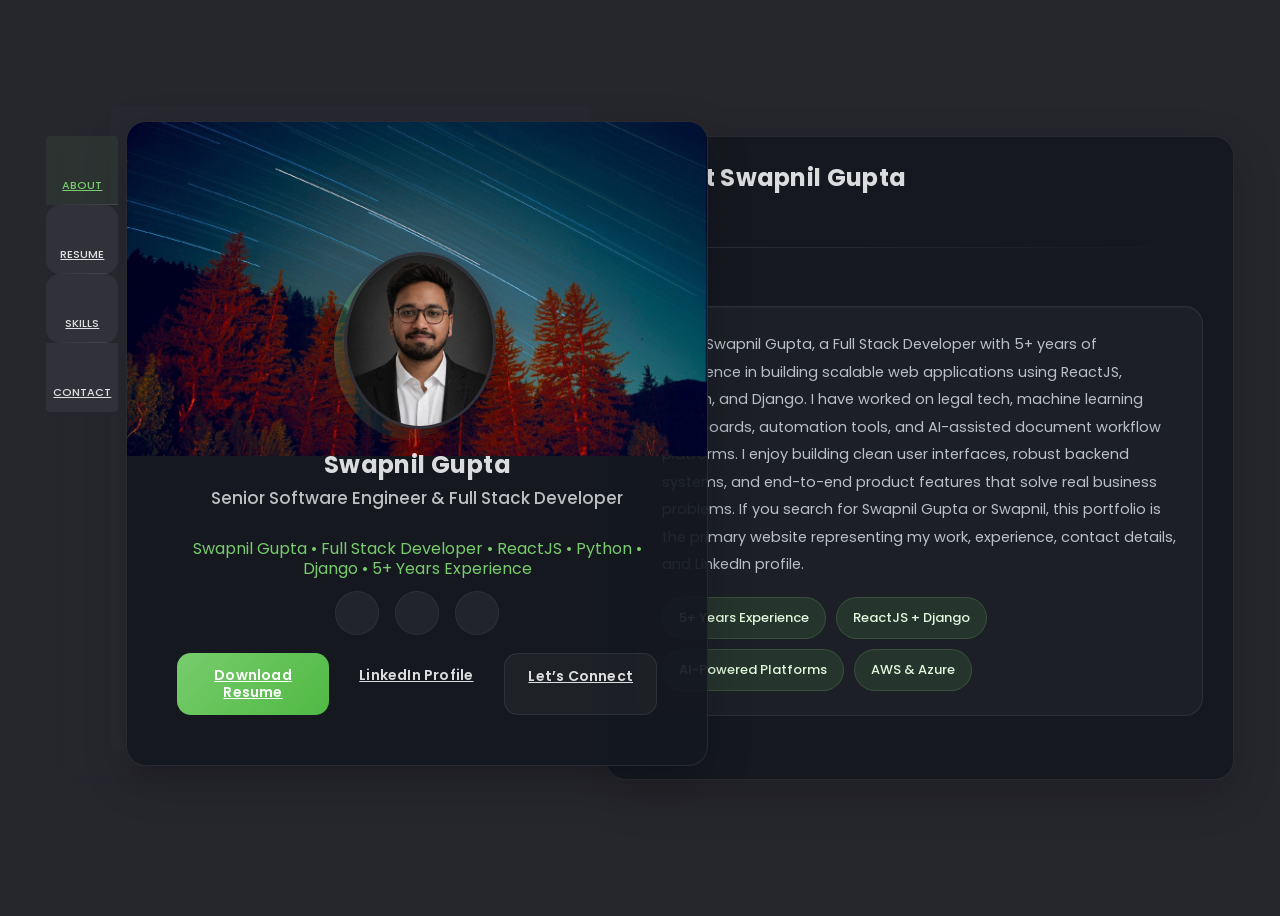
==== index.html @ 85d22cd0 "Clean up portfolio, redesign InvoicePro page, fix local links - Remove third-party HTML injection fr" ====
<!DOCTYPE html>
<html lang="en">

<head>
	<meta charset="UTF-8" />
	<meta http-equiv="X-UA-Compatible" content="IE=edge">
	<title>Swapnil Gupta (swapnilg07) | Senior Software Engineer | Full Stack Developer</title>
	<meta name="viewport" content="width=device-width, initial-scale=1" />
	<meta name="description"
		content="Swapnil Gupta (swapnilg07) is a Senior Software Engineer and Full Stack Developer in Bengaluru specializing in React, TypeScript, Python, Django, SQL, and cloud technologies." />
	<meta name="keywords"
		content="Swapnil Gupta, Swapnil, Swapnil Gupta portfolio, Swapnil Gupta developer, full stack developer Bengaluru, react developer, django developer, python developer, software engineer" />
	<meta name="author" content="Swapnil Gupta" />
	<meta name="robots" content="index, follow, max-image-preview:large" />
	<meta name="googlebot" content="index, follow" />
	<meta name="google-site-verification" content="fYwCfOEi_7KAoxbT8xc9MYpeRRFcNS5GAl4Xzj5r5b4" />
	<meta name="google-site-verification" content="K_-R_Lh_II446VNDHEUMAnnrO_l_Jn0K3jIrbXxzXNI" />
	<meta name="theme-color" content="#2d8f4e" />
	<link rel="canonical" href="https://swapnilg07.github.io/" />

	<meta property="og:type" content="website" />
	<meta property="og:site_name" content="Swapnil Gupta Portfolio" />
	<meta property="og:title" content="Swapnil Gupta | Senior Software Engineer | Full Stack Developer" />
	<meta property="og:description"
		content="Official portfolio of Swapnil Gupta, Senior Software Engineer and Full Stack Developer specializing in React, TypeScript, Python, Django, SQL, and cloud technologies." />
	<meta property="og:url" content="https://swapnilg07.github.io/" />
	<meta property="og:locale" content="en_IN" />
	<meta property="og:image" content="https://swapnilg07.github.io/images/preview.png" />
	<meta property="og:image:alt" content="Swapnil Gupta portfolio preview" />
	<meta property="og:image:width" content="589" />
	<meta property="og:image:height" content="796" />

	<meta name="twitter:card" content="summary_large_image" />
	<meta name="twitter:site" content="@swapnilg07" />
	<meta name="twitter:title" content="Swapnil Gupta | Senior Software Engineer | Full Stack Developer" />
	<meta name="twitter:description"
		content="Official portfolio of Swapnil Gupta, Senior Software Engineer and Full Stack Developer with expertise in React, TypeScript, Python, Django, SQL, and cloud technologies." />
	<meta name="twitter:image" content="https://swapnilg07.github.io/images/preview.png" />
	<meta name="twitter:creator" content="@swapnilg07" />
	<link rel="sitemap" type="application/xml" href="sitemap.xml" />

	<link rel="shortcut icon" href="images/sg.png" type="image/png">
	<link rel="icon" href="images/sg.png" type="image/png" sizes="32x32">
	<link rel="apple-touch-icon" href="images/sg.png">
	<link rel="image_src" href="images/preview.png">
	<link rel="preconnect" href="https://fonts.googleapis.com">
	<link rel="preconnect" href="https://fonts.gstatic.com" crossorigin>
	<link rel="preconnect" href="https://use.fontawesome.com" crossorigin>
	<link rel="preload" href="images/bg_1200.jpg" as="image" fetchpriority="high">
	<link rel="preload" href="images/swapnil_formal_480.png" as="image" fetchpriority="high">
	<link href="https://fonts.googleapis.com/css?family=Poppins:300,400,500,600,700,800,900&display=swap"
		rel="stylesheet">

	<link rel="stylesheet" href="css/site.css" />

	<script async src="https://www.googletagmanager.com/gtag/js?id=UA-169044761-1"></script>
	<script>
		window.dataLayer = window.dataLayer || [];
		function gtag() { dataLayer.push(arguments); }
		gtag('js', new Date());
		gtag('config', 'UA-169044761-1');
	</script>

	<script type="application/ld+json">
		{
			"@context": "https://schema.org",
			"@graph": [
				{
					"@type": "Person",
					"@id": "https://swapnilg07.github.io/#person",
					"name": "Swapnil Gupta",
					"givenName": "Swapnil",
					"familyName": "Gupta",
					"alternateName": ["swapnilg07", "Swapnil"],
					"url": "https://swapnilg07.github.io/",
					"image": "https://swapnilg07.github.io/images/swapnil_formal.png",
					"jobTitle": "Senior Software Engineer II, Full Stack Developer",
					"email": "mailto:sgmcanitt@gmail.com",
					"mainEntityOfPage": "https://swapnilg07.github.io/",
					"address": {
						"@type": "PostalAddress",
						"addressLocality": "Bengaluru",
						"addressCountry": "IN"
					},
					"worksFor": {
						"@type": "Organization",
						"name": "KPI Partners"
					},
					"alumniOf": [
						{
							"@type": "CollegeOrUniversity",
							"name": "NIT Tiruchirappalli"
						}
					],
					"sameAs": [
						"https://www.linkedin.com/in/swapnilg07/",
						"https://github.com/swapnilg07"
					],
					"knowsAbout": [
						"Full Stack Development",
						"Software Engineering",
						"React",
						"TypeScript",
						"JavaScript",
						"Python",
						"Django",
						"SQL",
						"AWS",
							"Azure",
							"Generative AI",
							"Claude",
							"ChatGPT",
							"GitHub Copilot",
							"AI Agents",
							"AI API Integration",
							"Prompt Engineering"
					]
				},
				{
					"@type": "WebSite",
					"@id": "https://swapnilg07.github.io/#website",
					"url": "https://swapnilg07.github.io/",
					"name": "Swapnil Gupta Portfolio",
					"alternateName": "Swapnil Gupta Official Portfolio",
					"inLanguage": "en"
				},
				{
					"@type": "WebPage",
					"@id": "https://swapnilg07.github.io/#webpage",
					"url": "https://swapnilg07.github.io/",
					"name": "Swapnil Gupta | Senior Software Engineer | Full Stack Developer",
					"description": "Official portfolio of Swapnil Gupta, Senior Software Engineer and Full Stack Developer in Bengaluru.",
					"isPartOf": {
						"@id": "https://swapnilg07.github.io/#website"
					},
					"about": {
						"@id": "https://swapnilg07.github.io/#person"
					},
					"mainEntity": {
						"@id": "https://swapnilg07.github.io/#person"
					}
				},
				{
					"@type": "ItemList",
					"@id": "https://swapnilg07.github.io/#projects",
					"name": "Featured Projects",
					"itemListElement": [
						{
							"@type": "ListItem",
							"position": 1,
							"item": {
								"@type": "SoftwareSourceCode",
								"name": "InvoicePro - GST Invoice Generator for Indian Businesses",
								"programmingLanguage": ["TypeScript", "JavaScript"],
								"url": "https://swapnilg07.github.io/projects/invoicepro-gst-invoice-generator.html"
							}
						},
						{
							"@type": "ListItem",
							"position": 2,
							"item": {
								"@type": "SoftwareSourceCode",
								"name": "DriveMaster",
								"programmingLanguage": ["Python", "JavaScript"],
								"url": "https://swapnilg07.github.io/projects/drivemaster-file-management-platform.html"
							}
						},
						{
							"@type": "ListItem",
							"position": 3,
							"item": {
								"@type": "SoftwareSourceCode",
								"name": "TemplateEASE",
								"programmingLanguage": ["Python", "JavaScript"],
								"url": "https://swapnilg07.github.io/projects/templateease-document-workflow-app.html"
							}
						}
					]
				}
			]
		}
	</script>

</head>

<body>
	<div class="page new-skin">

		<div class="preloader">
			<div class="centrize full-width">
				<div class="vertical-center">
					<div class="spinner">
						<div class="double-bounce1"></div>
						<div class="double-bounce2"></div>
					</div>
				</div>
			</div>
		</div>

		<div class="background"></div>

		<div class="container opened" data-animation-in="fadeInLeft" data-animation-out="fadeOutLeft">

			<header class="header">
				<nav class="top-menu" aria-label="Primary navigation">
					<ul>
						<li class="active">
							<a href="#about-card" title="About Swapnil Gupta">
								<span class="icon ion-person"></span>
								<span class="link">About</span>
							</a>
						</li>
						<li>
							<a href="#resume-card" title="Resume and experience">
								<span class="icon ion-android-list"></span>
								<span class="link">Resume</span>
							</a>
						</li>
						<li>
							<a href="#works-card" title="Technical skills">
								<span class="icon ion-paintbrush"></span>
								<span class="link">Skills</span>
							</a>
						</li>
						<li>
							<a href="#contacts-card" title="Contact details">
								<span class="icon ion-at"></span>
								<span class="link">Contact</span>
							</a>
						</li>
					</ul>
				</nav>
			</header>

			<main id="main-content">

				<div class="card-started" id="home-card">
					<div class="profile">
						<div class="slide" style="background-image: url(images/bg_1200.jpg);"></div>

						<div class="image">
							<img src="images/swapnil_formal_480.png"
								srcset="images/swapnil_formal_480.png 480w, images/swapnil_formal.png 1024w"
								sizes="240px" alt="Swapnil Gupta" width="240" height="240" loading="eager"
								fetchpriority="high" decoding="async" />
						</div>

						<h1 class="title">Swapnil Gupta <span class="title-role">Senior Software Engineer &amp; Full Stack Developer</span></h1>
						<div class="subtitle">Swapnil Gupta • Full Stack Developer • ReactJS • Python • Django • 5+
							Years Experience</div>

						<div class="social">
							<a target="_blank" rel="me noopener noreferrer"
								href="https://www.linkedin.com/in/swapnilg07/"
								aria-label="Swapnil Gupta LinkedIn profile"><span class="fab fa-linkedin"></span></a>
							<a target="_blank" rel="me noopener noreferrer" href="https://github.com/swapnilg07"
								aria-label="Swapnil Gupta GitHub profile"><span class="fab fa-github"></span></a>
							<a href="mailto:sgmcanitt@gmail.com"
								aria-label="Send email to Swapnil Gupta"><span class="fas fa-envelope"></span></a>
						</div>

						<div class="lnks">
							<a href="documents/SwapnilGupta.pdf" target="_blank" rel="noopener noreferrer" class="lnk"
								title="Download Swapnil Gupta resume PDF">
								<span class="text">Download Resume</span>
								<span class="ion ion-archive"></span>
							</a>
							<a href="https://www.linkedin.com/in/swapnilg07/" target="_blank"
								rel="me noopener noreferrer" class="lnk" title="Visit Swapnil Gupta on LinkedIn">
								<span class="text">LinkedIn Profile</span>
								<span class="ion ion-social-linkedin"></span>
							</a>
							<a href="#contacts-card" class="lnk discover">
								<span class="text">Let’s Connect</span>
								<span class="arrow"></span>
							</a>
						</div>
					</div>
				</div>

				<section class="card-inner animated active" id="about-card" aria-labelledby="about-title">
					<div class="card-wrap">

						<div class="content about">
							<h2 class="title" id="about-title">About Swapnil Gupta</h2>

							<div class="row">
								<div class="col col-d-12 col-t-12 col-m-12 border-line-v">
									<div class="text-box">
										<p>
											Hi, I’m Swapnil Gupta, a Full Stack Developer with 5+ years of experience in
											building scalable web applications using ReactJS, Python, and Django.
											I have worked on legal tech, machine learning dashboards, automation tools,
											and AI-assisted document workflow platforms. I enjoy building clean user
											interfaces,
											robust backend systems, and end-to-end product features that solve real
											business
											problems. If you search for Swapnil Gupta or Swapnil, this portfolio is the
											primary
											website representing my work, experience, contact details, and LinkedIn
											profile.
										</p>

										<div class="about-highlights">
											<span>5+ Years Experience</span>
											<span>ReactJS + Django</span>
											<span>AI-Powered Platforms</span>
											<span>AWS & Azure</span>
										</div>

									</div>
								</div>
								<div class="clear"></div>
							</div>
						</div>

						<div class="content services">
							<h2 class="title">My Expertise</h2>

							<div class="row service-items border-line-v">

								<div class="col col-d-4 col-t-4 col-m-12 border-line-h">
									<div class="service-item">
										<div class="icon"><i class="fas fa-laptop-code" style="font-size:36px"></i>
										</div>
										<div class="name">Frontend Development</div>
										<p>
											Building responsive, user-friendly, and modern web interfaces using ReactJS,
											JavaScript, TypeScript, HTML, and CSS.
										</p>
									</div>
								</div>

								<div class="col col-d-4 col-t-4 col-m-12 border-line-h">
									<div class="service-item">
										<div class="icon"><span class="ion ion-code"></span></div>
										<div class="name">Backend & API Development</div>
										<p>
											Designing scalable backend systems, APIs, authentication flows, and business
											logic using Python, Django, and cloud services.
										</p>
									</div>
								</div>

								<div class="col col-d-4 col-t-4 col-m-12 border-line-h">
									<div class="service-item">
										<div class="icon"><i class="ion ion-android-bulb"></i></div>
										<div class="name">AI Development</div>
										<p>
											Building AI agents, AI API integrations, and prompt engineering workflows
											using Claude, ChatGPT, GitHub Copilot, and generative AI tools.
										</p>
									</div>
								</div>

								<div class="clear"></div>
							</div>
						</div>

					</div>
				</section>

				<section class="card-inner" id="resume-card" aria-labelledby="resume-title">
					<div class="card-wrap">
						<div class="content resume">
							<h2 class="title" id="resume-title">Resume</h2>

							<div class="row">

								<div class="col col-d-6 col-t-6 col-m-12 border-line-v">
									<div class="resume-title border-line-h">
										<div class="icon"><i class="ion ion-briefcase"></i></div>
										<div class="name">Experience</div>
									</div>
									<div class="resume-items">

										<div class="resume-item border-line-h active">
											<div class="date">October 2025 - Present</div>
											<div class="name">Senior Software Engineer II</div>
											<div class="company">KPI Partners</div>
											<p>
												Joined KPI Partners as Senior Software Engineer II and currently working
												on enterprise data
												and analytics solutions.
											</p>
										</div>

										<div class="resume-item border-line-h">
											<div class="date">November 2023 - September 2025</div>
											<div class="name">Engineer II</div>
											<div class="company">Quoqo Technologies (P) Ltd.</div>
											<p>
												Worked on Quoqo Fusion, an all-in-one legal management platform with
												E-signature, DSC, Aadhaar signing, AI-powered document review,
												in-built editor, Office 365 integration, and secure document storage.
											</p>
										</div>

										<div class="resume-item border-line-h">
											<div class="date">March 2022 - August 2023</div>
											<div class="name">Software Developer</div>
											<div class="company">Halliburton Development Center India (LLP)</div>
											<p>
												Developed ReactJS-based dashboards and integrated Python APIs for
												dynamic
												data display. Provided debugging, troubleshooting, and production L3
												support.
											</p>
										</div>

										<div class="resume-item border-line-h">
											<div class="date">March 2021 - March 2022</div>
											<div class="name">Analyst</div>
											<div class="company">HSBC Electronic Data Processing India Pvt. Ltd.</div>
											<p>
												Built monitoring dashboards using Python, Dash, and ReactJS, and
												automated
												email newsletters based on internal updates.
											</p>
										</div>

										<div class="resume-item border-line-h">
											<div class="date">December 2019 - January 2020</div>
											<div class="name">Intern</div>
											<div class="company">Trawello HealthyKID</div>
											<p>
												Worked on a Health Tracker web application and implemented REST APIs
												for authentication and user registration.
											</p>
										</div>

									</div>
								</div>

								<div class="col col-d-6 col-t-6 col-m-12 border-line-v">
									<div class="resume-title border-line-h">
										<div class="icon"><i class="ion ion-university"></i></div>
										<div class="name">Education</div>
									</div>
									<div class="resume-items">
										<div class="resume-item border-line-h">
											<div class="date">2018 - 2021</div>
											<div class="name">Master of Computer Applications</div>
											<div class="company">NIT Tiruchirappalli</div>
											<p>CGPA: 7.63</p>
										</div>
										<div class="resume-item">
											<div class="date">2014 - 2017</div>
											<div class="name">Bachelor of Computer Applications</div>
											<div class="company">Dr. MPS College of Business Studies, Agra</div>
											<p>Undergraduate studies in Computer Applications.</p>
										</div>
									</div>

									<div class="resume-title border-line-h" style="margin-top: 30px;">
										<div class="icon"><i class="ion ion-trophy"></i></div>
										<div class="name">Achievements</div>
									</div>
									<div class="resume-items">
										<div class="resume-item border-line-h">
											<div class="date">2018</div>
											<div class="name">AIR 52 in NIMCET</div>
											<p>Secured All India Rank 52 in MCA Entrance Exam.</p>
										</div>
										<div class="resume-item">
											<div class="date">2019</div>
											<div class="name">1st Position in THINKLTICS</div>
											<p>Won at LOGIN’19, National Level MCA Symposium, PSG College, Coimbatore.
											</p>
										</div>
									</div>
								</div>

								<div class="clear"></div>
							</div>

							<div class="row" style="margin-top: 40px;">
								<div class="col col-d-12 col-t-12 col-m-12">
									<div class="resume-title border-line-h">
										<div class="icon"><i class="ion ion-folder"></i></div>
										<div class="name">Projects</div>
									</div>
									<div class="resume-items">

										<div class="resume-item border-line-h">
											<div class="date">Latest Project</div>
											<div class="name"><a href="projects/invoicepro-gst-invoice-generator.html"
													title="InvoicePro project details"
													style="color: inherit;">InvoicePro - GST Invoice Generator for
													Indian Businesses</a></div>
											<div class="company">Next.js 16 | React 19 | TypeScript | Zustand | Supabase
											</div>
											<p>
												Built a full-stack GST invoice platform with automatic CGST/SGST/IGST
												calculations,
												HSN/SAC support, and instant client-side PDF generation. Added
												GSTIN-based client
												auto-fill, invoice history with search and filters, cancelled invoice
												watermarking,
												backup/restore API, and secure session-based auth with Supabase on
												Vercel.
												<a href="https://invoice-pro-zeta.vercel.app/" target="_blank"
													rel="noopener noreferrer">Live Project</a>
											</p>
										</div>

										<div class="resume-item border-line-h">
											<div class="date">Personal Project</div>
											<div class="name"><a
													href="projects/drivemaster-file-management-platform.html"
													title="DriveMaster project details"
													style="color: inherit;">DriveMaster</a></div>
											<div class="company">ReactJS | Python | Django</div>
											<p>
												Developed a web-based file browser for file and folder management with
												secure sharing, access control, and an improved user experience.
											</p>
										</div>

										<div class="resume-item">
											<div class="date">Personal Project</div>
											<div class="name"><a
													href="projects/templateease-document-workflow-app.html"
													title="TemplateEASE project details"
													style="color: inherit;">TemplateEASE</a></div>
											<div class="company">ReactJS | Python | Django</div>
											<p>
												Built a document workflow application for editing .docx files with
												formatting preservation, OCR-based PDF-to-DOCX conversion, AI document
												generation,
												AI-assisted review tools, and red-line editing.
											</p>
										</div>

									</div>
								</div>
							</div>

						</div>
					</div>
				</section>

				<section class="card-inner" id="works-card" aria-labelledby="skills-title">
					<div class="card-wrap">
						<div class="content skills">
							<h2 class="title" id="skills-title">My Skills</h2>

							<div class="row">

								<!-- CORE AREAS -->
								<div class="col col-d-6 col-t-6 col-m-12 border-line-v">
									<div class="skills-list">
										<div class="skill-title border-line-h">
											<div class="icon"><i class="ion ion-easel"></i></div>
											<div class="name">Core Areas</div>
										</div>
										<ul>
											<li class="border-line-h">
												<div class="name">Frontend Development</div>
												<div class="progress">
													<div class="percentage" style="width:90%;"></div>
												</div>
											</li>
											<li class="border-line-h">
												<div class="name">Backend Development</div>
												<div class="progress">
													<div class="percentage" style="width:85%;"></div>
												</div>
											</li>
											<li class="border-line-h">
												<div class="name">AI Development</div>
												<div class="progress">
													<div class="percentage" style="width:88%;"></div>
												</div>
											</li>
										</ul>
									</div>
								</div>

								<!-- PROGRAMMING LANGUAGES -->
								<div class="col col-d-6 col-t-6 col-m-12 border-line-v">
									<div class="skills-list dotted">
										<div class="skill-title border-line-h">
											<div class="icon"><i class="ion ion-flag"></i></div>
											<div class="name" style="line-height: 1.1;">Programming Languages</div>
										</div>
										<ul>
											<li class="border-line-h">
												<div class="name">JavaScript</div>
												<div class="progress p90">
													<span class="dg"></span><span class="dg"></span><span
														class="dg"></span><span class="dg"></span><span
														class="dg"></span>
													<span class="dg"></span><span class="dg"></span><span
														class="dg"></span><span class="dg"></span><span
														class="da"></span>
												</div>
											</li>
											<li class="border-line-h">
												<div class="name">Python</div>
												<div class="progress p88">
													<span class="dg"></span><span class="dg"></span><span
														class="dg"></span><span class="dg"></span><span
														class="dg"></span>
													<span class="dg"></span><span class="dg"></span><span
														class="dg"></span><span class="dg"></span><span
														class="da"></span>
												</div>
											</li>
											<li class="border-line-h">
												<div class="name">SQL</div>
												<div class="progress p80">
													<span class="dg"></span><span class="dg"></span><span
														class="dg"></span><span class="dg"></span><span
														class="dg"></span>
													<span class="dg"></span><span class="dg"></span><span
														class="dg"></span><span class="da"></span><span
														class="da"></span>
												</div>
											</li>
											<li class="border-line-h">
												<div class="name">TypeScript</div>
												<div class="progress p82">
													<span class="dg"></span><span class="dg"></span><span
														class="dg"></span><span class="dg"></span><span
														class="dg"></span>
													<span class="dg"></span><span class="dg"></span><span
														class="dg"></span><span class="da"></span><span
														class="da"></span>
												</div>
											</li>
										</ul>
									</div>
								</div>

								<!-- FRAMEWORKS / TOOLS -->
								<div class="col col-d-6 col-t-6 col-m-12 border-line-v">
									<div class="skills-list circles">
										<div class="skill-title border-line-h">
											<div class="icon"><i class="ion ion-code"></i></div>
											<div class="name">Frameworks / Tools</div>
										</div>
										<ul>
											<li>
												<div class="progress p95"><span>95%</span></div>
												<div class="name">ReactJS</div>
											</li>
											<li>
												<div class="progress p90"><span>90%</span></div>
												<div class="name">Django</div>
											</li>
											<li>
												<div class="progress p90"><span>90%</span></div>
												<div class="name">HTML / CSS</div>
											</li>
											<li>
												<div class="progress p90"><span>90%</span></div>
												<div class="name">Git / GitHub</div>
											</li>
											<li style="width:100%;">
												<div class="progress p80"><span>80%</span></div>
												<div class="name">Azure DevOps</div>
											</li>
										</ul>
									</div>
								</div>

								<!-- OTHER SKILLS -->
								<div class="col col-d-6 col-t-6 col-m-12 border-line-v">
									<div class="skills-list list">
										<div class="skill-title border-line-h">
											<div class="icon"><i class="ion ion-android-list"></i></div>
											<div class="name">Other Skills</div>
										</div>
										<ul>
											<li>
												<div class="name">REST APIs</div>
											</li>
											<li>
												<div class="name">PostgreSQL</div>
											</li>
											<li>
												<div class="name">MySQL</div>
											</li>
											<li>
												<div class="name">Firebase</div>
											</li>
											<li>
												<div class="name">AWS Cloud</div>
											</li>
											<li>
												<div class="name">Azure Cloud</div>
											</li>
											<li>
												<div class="name">Claude AI</div>
											</li>
											<li>
												<div class="name">ChatGPT</div>
											</li>
											<li>
												<div class="name">GitHub Copilot</div>
											</li>
											<li>
												<div class="name">Postman</div>
											</li>
											<li>
												<div class="name">Chrome Developer Tools</div>
											</li>
											<li>
												<div class="name">Visual Studio</div>
											</li>
										</ul>
									</div>
								</div>

								<div class="clear"></div>
							</div>
						</div>
					</div>
				</section>

				<section class="card-inner contacts" id="contacts-card" aria-labelledby="contact-title">
					<div class="card-wrap">

						<div class="content contacts">
							<h2 class="title" id="contact-title">Get in Touch</h2>

							<div class="row">
								<div class="col col-d-12 col-t-12 col-m-12 border-line-v">
									<div class="info-list">
										<ul>
											<li><strong>Address . . . . .</strong> <span class="value">Bengaluru,
													India</span></li>
											<li><strong>Email . . . . .</strong> <span class="value"><a
														href="mailto:sgmcanitt@gmail.com">sgmcanitt@gmail.com</a></span>
											</li>
											<li><strong>LinkedIn . . . . .</strong> <span class="value"><a
														href="https://www.linkedin.com/in/swapnilg07/" target="_blank"
														rel="me noopener noreferrer">Swapnil Gupta on
														LinkedIn</a></span></li>
											<li><strong>Phone . . . . .</strong> <span
													class="value"><a href="tel:+918937876968">+91-8937876968</a></span>
											</li>
											<li><strong>WhatsApp . . . . .</strong> <span class="value"><a
														href="https://wa.me/918937876968" target="_blank"
														rel="noopener noreferrer">+91-8937876968</a></span></li>
											<li><strong>Availability . . . . .</strong> <span class="value">Open to
													opportunities</span></li>
										</ul>
									</div>
								</div>
								<div class="clear"></div>
							</div>
						</div>

						<div class="content contacts">
							<div class="modern-cta">
								<h3>Let’s Build Something Great Together 🚀</h3>
								<p>
									I’m open to full-time opportunities, freelance work, and exciting collaborations.
									If you’re building something meaningful, I’d love to connect.
								</p>

								<div class="cta-buttons">
									<a href="mailto:sgmcanitt@gmail.com" class="cta-btn secondary"><span
											class="cta-icon "><i class="fas fa-envelope"></i></span>Let’s Talk</a>
									<a href="https://github.com/swapnilg07" target="_blank" rel="noopener noreferrer"
										class="cta-btn secondary"><span class="cta-icon"><i
												class="fab fa-github"></i></span>View GitHub</a>
									<a href="https://www.linkedin.com/in/swapnilg07/" target="_blank"
										rel="me noopener noreferrer" class="cta-btn secondary"><span class="cta-icon"><i
												class="fab fa-linkedin"></i></span>View Swapnil Gupta on LinkedIn</a>
									<a href="https://wa.me/918937876968" target="_blank" rel="noopener noreferrer"
										class="cta-btn secondary"><span class="cta-icon"><i
												class="fab fa-whatsapp"></i></span>Chat on WhatsApp</a>
									<a href="documents/SwapnilGupta.pdf" target="_blank" rel="noopener noreferrer"
										class="cta-btn secondary"><span class="cta-icon"><i
												class="fas fa-file-download"></i></span>Download Resume</a>
								</div>
							</div>
						</div>

					</div>
				</section>

			</main>

		</div>
	</div>

	<script src="js/jquery.min.js" defer></script>
	<script src="js/scripts.js" defer></script>

</body>

</html>
---- css/site.css ----
/*
  Single CSS entry point for the portfolio site.
  Keeps existing style order intact to avoid design changes.
*/

@import url("all.css");
@import url("basic.css");
@import url("layout.css");
@import url("blogs.css");
@import url("ionicons.css");
@import url("animate.css");
@import url("new-skin/new-skin.css");
@import url("template-colors/green.css");
@import url("template-dark/dark.css");
@import url("overrides.css");
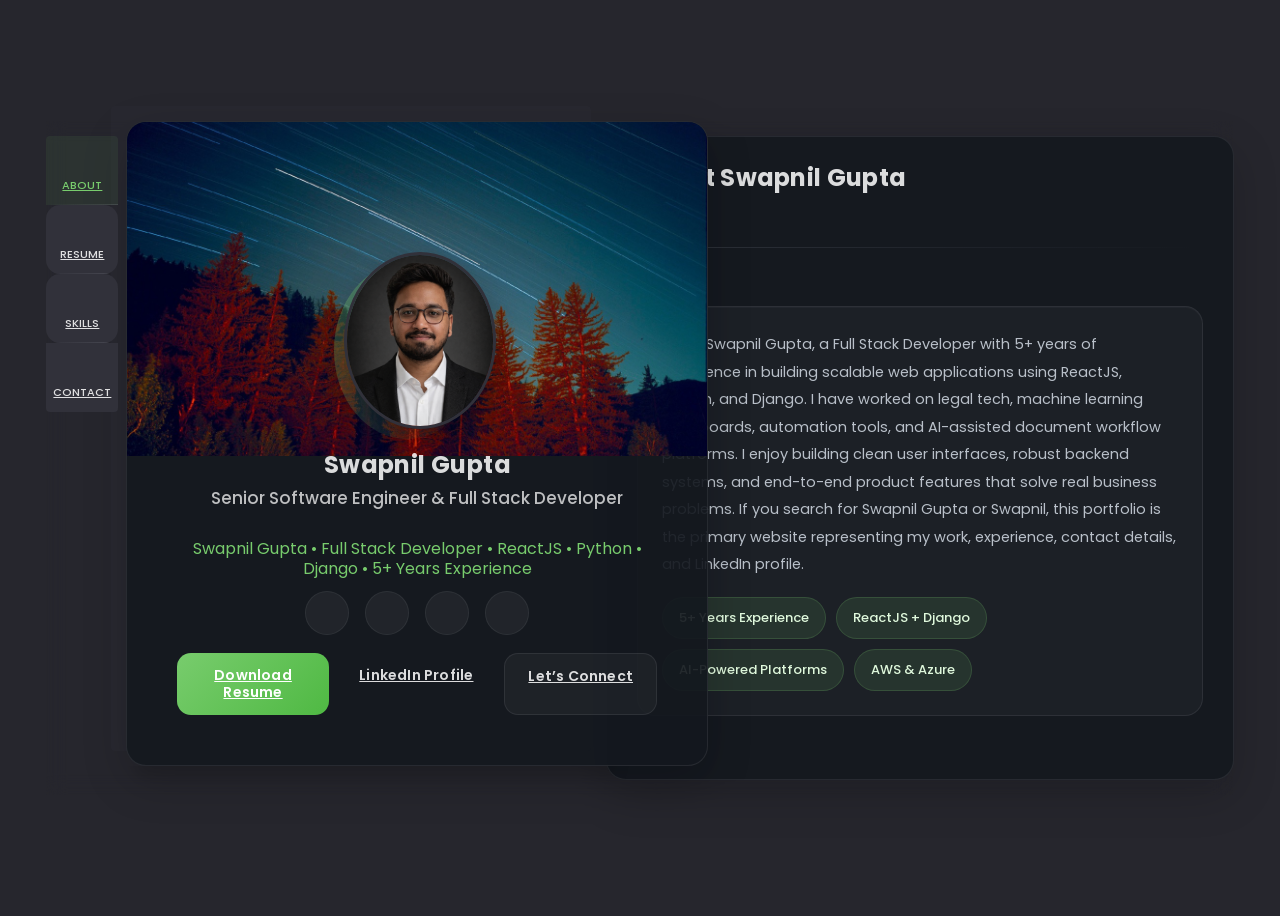
==== commit 231e98df: "Link Facebook and Instagram profiles in structured data and hero Co-Authored-By: Claude Opus 5.5 <no" ====
--- a/index.html
+++ b/index.html
@@ -94,7 +94,9 @@
 					],
 					"sameAs": [
 						"https://www.linkedin.com/in/swapnilg07/",
-						"https://github.com/swapnilg07"
+						"https://github.com/swapnilg07",
+						"https://www.facebook.com/swapnilg7",
+						"https://www.instagram.com/swapnilg07/"
 					],
 					"knowsAbout": [
 						"Full Stack Development",
@@ -255,6 +257,8 @@
 								aria-label="Swapnil Gupta LinkedIn profile"><span class="fab fa-linkedin"></span></a>
 							<a target="_blank" rel="me noopener noreferrer" href="https://github.com/swapnilg07"
 								aria-label="Swapnil Gupta GitHub profile"><span class="fab fa-github"></span></a>
+							<a target="_blank" rel="me noopener noreferrer" href="https://www.instagram.com/swapnilg07/"
+								aria-label="Swapnil Gupta Instagram profile"><span class="fab fa-instagram"></span></a>
 							<a href="mailto:sgmcanitt@gmail.com"
 								aria-label="Send email to Swapnil Gupta"><span class="fas fa-envelope"></span></a>
 						</div>
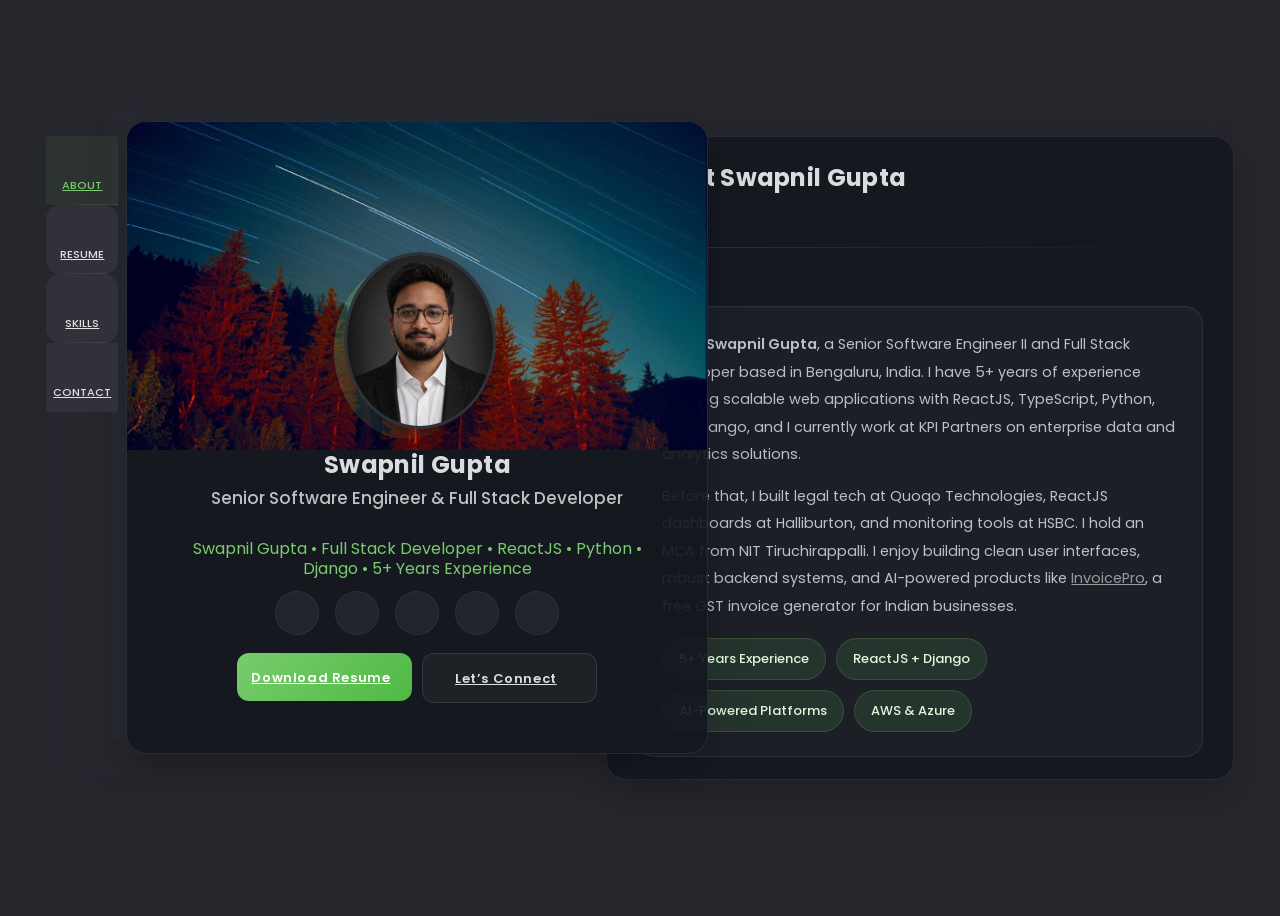
==== commit 03e68130: "Improve SEO, hero buttons and social icons - Richer ProfilePage/Person structured data with all prof" ====
--- a/index.html
+++ b/index.html
@@ -8,19 +8,19 @@
 	<meta name="viewport" content="width=device-width, initial-scale=1" />
 	<meta name="description"
 		content="Swapnil Gupta (swapnilg07) is a Senior Software Engineer and Full Stack Developer in Bengaluru specializing in React, TypeScript, Python, Django, SQL, and cloud technologies." />
-	<meta name="keywords"
-		content="Swapnil Gupta, Swapnil, Swapnil Gupta portfolio, Swapnil Gupta developer, full stack developer Bengaluru, react developer, django developer, python developer, software engineer" />
 	<meta name="author" content="Swapnil Gupta" />
 	<meta name="robots" content="index, follow, max-image-preview:large" />
-	<meta name="googlebot" content="index, follow" />
 	<meta name="google-site-verification" content="fYwCfOEi_7KAoxbT8xc9MYpeRRFcNS5GAl4Xzj5r5b4" />
 	<meta name="google-site-verification" content="K_-R_Lh_II446VNDHEUMAnnrO_l_Jn0K3jIrbXxzXNI" />
 	<meta name="theme-color" content="#2d8f4e" />
 	<link rel="canonical" href="https://swapnilg07.github.io/" />
 
-	<meta property="og:type" content="website" />
+	<meta property="og:type" content="profile" />
+	<meta property="profile:first_name" content="Swapnil" />
+	<meta property="profile:last_name" content="Gupta" />
+	<meta property="profile:username" content="swapnilg07" />
 	<meta property="og:site_name" content="Swapnil Gupta Portfolio" />
-	<meta property="og:title" content="Swapnil Gupta | Senior Software Engineer | Full Stack Developer" />
+	<meta property="og:title" content="Swapnil Gupta (swapnilg07) | Senior Software Engineer | Full Stack Developer" />
 	<meta property="og:description"
 		content="Official portfolio of Swapnil Gupta, Senior Software Engineer and Full Stack Developer specializing in React, TypeScript, Python, Django, SQL, and cloud technologies." />
 	<meta property="og:url" content="https://swapnilg07.github.io/" />
@@ -32,7 +32,7 @@
 
 	<meta name="twitter:card" content="summary_large_image" />
 	<meta name="twitter:site" content="@swapnilg07" />
-	<meta name="twitter:title" content="Swapnil Gupta | Senior Software Engineer | Full Stack Developer" />
+	<meta name="twitter:title" content="Swapnil Gupta (swapnilg07) | Senior Software Engineer | Full Stack Developer" />
 	<meta name="twitter:description"
 		content="Official portfolio of Swapnil Gupta, Senior Software Engineer and Full Stack Developer with expertise in React, TypeScript, Python, Django, SQL, and cloud technologies." />
 	<meta name="twitter:image" content="https://swapnilg07.github.io/images/preview.png" />
@@ -42,7 +42,7 @@
 	<link rel="shortcut icon" href="images/sg.png" type="image/png">
 	<link rel="icon" href="images/sg.png" type="image/png" sizes="32x32">
 	<link rel="apple-touch-icon" href="images/sg.png">
-	<link rel="image_src" href="images/preview.png">
+	<link rel="image_src" href="https://swapnilg07.github.io/images/preview.png">
 	<link rel="preconnect" href="https://fonts.googleapis.com">
 	<link rel="preconnect" href="https://fonts.gstatic.com" crossorigin>
 	<link rel="preconnect" href="https://use.fontawesome.com" crossorigin>
@@ -52,14 +52,6 @@
 		rel="stylesheet">
 
 	<link rel="stylesheet" href="css/site.css" />
-
-	<script async src="https://www.googletagmanager.com/gtag/js?id=UA-169044761-1"></script>
-	<script>
-		window.dataLayer = window.dataLayer || [];
-		function gtag() { dataLayer.push(arguments); }
-		gtag('js', new Date());
-		gtag('config', 'UA-169044761-1');
-	</script>
 
 	<script type="application/ld+json">
 		{
@@ -72,25 +64,68 @@
 					"givenName": "Swapnil",
 					"familyName": "Gupta",
 					"alternateName": ["swapnilg07", "Swapnil"],
+					"description": "Swapnil Gupta is a Senior Software Engineer II and Full Stack Developer based in Bengaluru, India, with 5+ years of experience building web applications with React, TypeScript, Python and Django. Currently at KPI Partners; MCA graduate of NIT Tiruchirappalli.",
 					"url": "https://swapnilg07.github.io/",
-					"image": "https://swapnilg07.github.io/images/swapnil_formal.png",
-					"jobTitle": "Senior Software Engineer II, Full Stack Developer",
+					"image": {
+						"@type": "ImageObject",
+						"@id": "https://swapnilg07.github.io/#photo",
+						"url": "https://swapnilg07.github.io/images/swapnil_formal_480.png",
+						"contentUrl": "https://swapnilg07.github.io/images/swapnil_formal_480.png",
+						"width": 409,
+						"height": 480,
+						"caption": "Swapnil Gupta"
+					},
+					"jobTitle": "Senior Software Engineer II",
+					"hasOccupation": {
+						"@type": "Occupation",
+						"name": "Full Stack Developer",
+						"occupationLocation": {
+							"@type": "City",
+							"name": "Bengaluru"
+						},
+						"skills": "React, TypeScript, JavaScript, Python, Django, SQL, AWS, Azure, Generative AI"
+					},
 					"email": "mailto:sgmcanitt@gmail.com",
 					"mainEntityOfPage": "https://swapnilg07.github.io/",
+					"homeLocation": {
+						"@type": "Place",
+						"name": "Bengaluru, Karnataka, India"
+					},
 					"address": {
 						"@type": "PostalAddress",
 						"addressLocality": "Bengaluru",
+						"addressRegion": "Karnataka",
 						"addressCountry": "IN"
+					},
+					"nationality": {
+						"@type": "Country",
+						"name": "India"
 					},
 					"worksFor": {
 						"@type": "Organization",
-						"name": "KPI Partners"
+						"name": "KPI Partners",
+						"url": "https://www.kpipartners.com/"
 					},
 					"alumniOf": [
 						{
 							"@type": "CollegeOrUniversity",
-							"name": "NIT Tiruchirappalli"
+							"name": "National Institute of Technology, Tiruchirappalli",
+							"alternateName": ["NIT Tiruchirappalli", "NIT Trichy"],
+							"sameAs": "https://en.wikipedia.org/wiki/National_Institute_of_Technology,_Tiruchirappalli"
 						}
+					],
+					"hasCredential": {
+						"@type": "EducationalOccupationalCredential",
+						"credentialCategory": "degree",
+						"name": "Master of Computer Applications (MCA)",
+						"recognizedBy": {
+							"@type": "CollegeOrUniversity",
+							"name": "National Institute of Technology, Tiruchirappalli"
+						}
+					},
+					"award": [
+						"All India Rank 52 in NIMCET 2018",
+						"1st Position in THINKLTICS, LOGIN'19 National Level MCA Symposium, PSG College, Coimbatore"
 					],
 					"sameAs": [
 						"https://www.linkedin.com/in/swapnilg07/",
@@ -104,34 +139,47 @@
 						"React",
 						"TypeScript",
 						"JavaScript",
+						"Next.js",
 						"Python",
 						"Django",
 						"SQL",
+						"PostgreSQL",
 						"AWS",
-							"Azure",
-							"Generative AI",
-							"Claude",
-							"ChatGPT",
-							"GitHub Copilot",
-							"AI Agents",
-							"AI API Integration",
-							"Prompt Engineering"
-					]
+						"Azure",
+						"Generative AI",
+						"AI Agents",
+						"AI API Integration",
+						"Prompt Engineering",
+						"Claude",
+						"ChatGPT",
+						"GitHub Copilot"
+					],
+					"subjectOf": {
+						"@type": "DigitalDocument",
+						"name": "Swapnil Gupta Resume",
+						"url": "https://swapnilg07.github.io/documents/SwapnilGupta.pdf",
+						"encodingFormat": "application/pdf"
+					}
 				},
 				{
 					"@type": "WebSite",
 					"@id": "https://swapnilg07.github.io/#website",
 					"url": "https://swapnilg07.github.io/",
-					"name": "Swapnil Gupta Portfolio",
-					"alternateName": "Swapnil Gupta Official Portfolio",
+					"name": "Swapnil Gupta",
+					"alternateName": ["Swapnil Gupta Portfolio", "swapnilg07"],
+					"publisher": {
+						"@id": "https://swapnilg07.github.io/#person"
+					},
 					"inLanguage": "en"
 				},
 				{
-					"@type": "WebPage",
+					"@type": "ProfilePage",
 					"@id": "https://swapnilg07.github.io/#webpage",
 					"url": "https://swapnilg07.github.io/",
-					"name": "Swapnil Gupta | Senior Software Engineer | Full Stack Developer",
+					"name": "Swapnil Gupta (swapnilg07) | Senior Software Engineer | Full Stack Developer",
 					"description": "Official portfolio of Swapnil Gupta, Senior Software Engineer and Full Stack Developer in Bengaluru.",
+					"dateModified": "2026-10-27",
+					"inLanguage": "en",
 					"isPartOf": {
 						"@id": "https://swapnilg07.github.io/#website"
 					},
@@ -140,42 +188,33 @@
 					},
 					"mainEntity": {
 						"@id": "https://swapnilg07.github.io/#person"
+					},
+					"primaryImageOfPage": {
+						"@id": "https://swapnilg07.github.io/#photo"
 					}
 				},
 				{
 					"@type": "ItemList",
 					"@id": "https://swapnilg07.github.io/#projects",
-					"name": "Featured Projects",
+					"name": "Projects by Swapnil Gupta",
 					"itemListElement": [
 						{
 							"@type": "ListItem",
 							"position": 1,
-							"item": {
-								"@type": "SoftwareSourceCode",
-								"name": "InvoicePro - GST Invoice Generator for Indian Businesses",
-								"programmingLanguage": ["TypeScript", "JavaScript"],
-								"url": "https://swapnilg07.github.io/projects/invoicepro-gst-invoice-generator.html"
-							}
+							"url": "https://swapnilg07.github.io/projects/invoicepro-gst-invoice-generator.html",
+							"name": "InvoicePro - GST Invoice Generator for Indian Businesses"
 						},
 						{
 							"@type": "ListItem",
 							"position": 2,
-							"item": {
-								"@type": "SoftwareSourceCode",
-								"name": "DriveMaster",
-								"programmingLanguage": ["Python", "JavaScript"],
-								"url": "https://swapnilg07.github.io/projects/drivemaster-file-management-platform.html"
-							}
+							"url": "https://swapnilg07.github.io/projects/drivemaster-file-management-platform.html",
+							"name": "DriveMaster - Secure File Management Platform"
 						},
 						{
 							"@type": "ListItem",
 							"position": 3,
-							"item": {
-								"@type": "SoftwareSourceCode",
-								"name": "TemplateEASE",
-								"programmingLanguage": ["Python", "JavaScript"],
-								"url": "https://swapnilg07.github.io/projects/templateease-document-workflow-app.html"
-							}
+							"url": "https://swapnilg07.github.io/projects/templateease-document-workflow-app.html",
+							"name": "TemplateEASE - Document Workflow Application"
 						}
 					]
 				}
@@ -254,13 +293,15 @@
 						<div class="social">
 							<a target="_blank" rel="me noopener noreferrer"
 								href="https://www.linkedin.com/in/swapnilg07/"
-								aria-label="Swapnil Gupta LinkedIn profile"><span class="fab fa-linkedin"></span></a>
+								aria-label="Swapnil Gupta LinkedIn profile" class="social-linkedin"><span class="fab fa-linkedin"></span></a>
 							<a target="_blank" rel="me noopener noreferrer" href="https://github.com/swapnilg07"
-								aria-label="Swapnil Gupta GitHub profile"><span class="fab fa-github"></span></a>
+								aria-label="Swapnil Gupta GitHub profile" class="social-github"><span class="fab fa-github"></span></a>
 							<a target="_blank" rel="me noopener noreferrer" href="https://www.instagram.com/swapnilg07/"
-								aria-label="Swapnil Gupta Instagram profile"><span class="fab fa-instagram"></span></a>
+								aria-label="Swapnil Gupta Instagram profile" class="social-instagram"><span class="fab fa-instagram"></span></a>
+							<a target="_blank" rel="me noopener noreferrer" href="https://www.facebook.com/swapnilg7"
+								aria-label="Swapnil Gupta Facebook profile" class="social-facebook"><span class="fab fa-facebook-f"></span></a>
 							<a href="mailto:sgmcanitt@gmail.com"
-								aria-label="Send email to Swapnil Gupta"><span class="fas fa-envelope"></span></a>
+								aria-label="Send email to Swapnil Gupta" class="social-email"><span class="fas fa-envelope"></span></a>
 						</div>
 
 						<div class="lnks">
@@ -269,14 +310,9 @@
 								<span class="text">Download Resume</span>
 								<span class="ion ion-archive"></span>
 							</a>
-							<a href="https://www.linkedin.com/in/swapnilg07/" target="_blank"
-								rel="me noopener noreferrer" class="lnk" title="Visit Swapnil Gupta on LinkedIn">
-								<span class="text">LinkedIn Profile</span>
-								<span class="ion ion-social-linkedin"></span>
-							</a>
 							<a href="#contacts-card" class="lnk discover">
 								<span class="text">Let’s Connect</span>
-								<span class="arrow"></span>
+								<span class="ion ion-android-arrow-forward"></span>
 							</a>
 						</div>
 					</div>
@@ -292,17 +328,17 @@
 								<div class="col col-d-12 col-t-12 col-m-12 border-line-v">
 									<div class="text-box">
 										<p>
-											Hi, I’m Swapnil Gupta, a Full Stack Developer with 5+ years of experience in
-											building scalable web applications using ReactJS, Python, and Django.
-											I have worked on legal tech, machine learning dashboards, automation tools,
-											and AI-assisted document workflow platforms. I enjoy building clean user
-											interfaces,
-											robust backend systems, and end-to-end product features that solve real
-											business
-											problems. If you search for Swapnil Gupta or Swapnil, this portfolio is the
-											primary
-											website representing my work, experience, contact details, and LinkedIn
-											profile.
+											Hi, I’m <strong>Swapnil Gupta</strong>, a Senior Software Engineer II
+											and Full Stack Developer based in Bengaluru, India. I have 5+ years of experience
+											building scalable web applications with ReactJS, TypeScript, Python, and Django,
+											and I currently work at KPI Partners on enterprise data and analytics solutions.
+										</p>
+										<p>
+											Before that, I built legal tech at Quoqo Technologies, ReactJS dashboards at
+											Halliburton, and monitoring tools at HSBC. I hold an MCA from NIT Tiruchirappalli.
+											I enjoy building clean user interfaces, robust backend systems, and AI-powered
+											products like <a href="projects/invoicepro-gst-invoice-generator.html">InvoicePro</a>,
+											a free GST invoice generator for Indian businesses.
 										</p>
 
 										<div class="about-highlights">
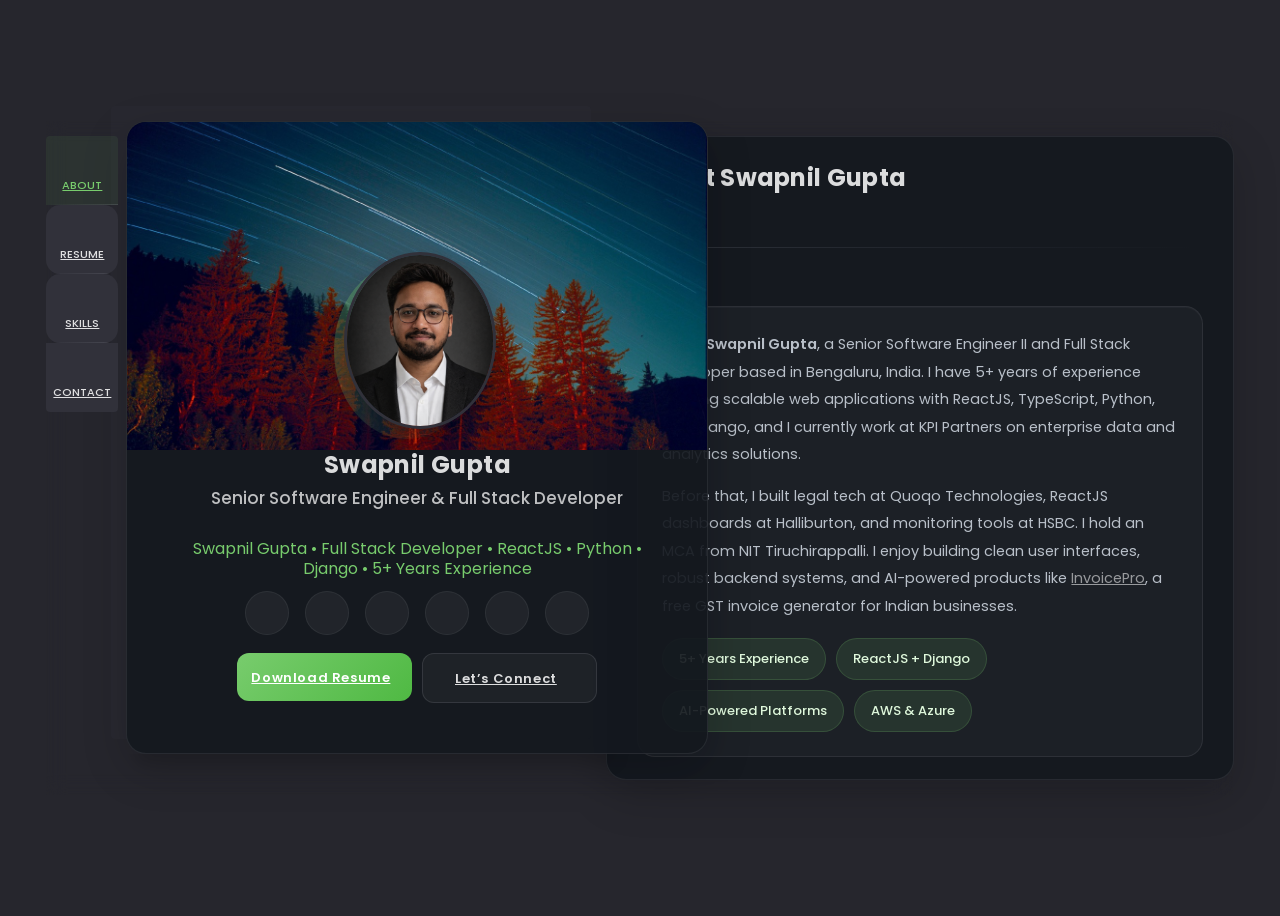
==== commit 8590ea53: "Add YouTube link to social profiles Co-Authored-By: Claude Fable 5.2 <noreply@anthropic.com>" ====
--- a/index.html
+++ b/index.html
@@ -39,9 +39,10 @@
 	<meta name="twitter:creator" content="@swapnilg07" />
 	<link rel="sitemap" type="application/xml" href="sitemap.xml" />
 
-	<link rel="shortcut icon" href="images/sg.png" type="image/png">
-	<link rel="icon" href="images/sg.png" type="image/png" sizes="32x32">
-	<link rel="apple-touch-icon" href="images/sg.png">
+	<link rel="icon" href="favicon.ico" sizes="48x48">
+	<link rel="icon" href="images/favicons/swapnil-icon-96.png" type="image/png" sizes="96x96">
+	<link rel="icon" href="images/favicons/swapnil-icon-192.png" type="image/png" sizes="192x192">
+	<link rel="apple-touch-icon" href="images/favicons/swapnil-icon-180.png">
 	<link rel="image_src" href="https://swapnilg07.github.io/images/preview.png">
 	<link rel="preconnect" href="https://fonts.googleapis.com">
 	<link rel="preconnect" href="https://fonts.gstatic.com" crossorigin>
@@ -131,7 +132,8 @@
 						"https://www.linkedin.com/in/swapnilg07/",
 						"https://github.com/swapnilg07",
 						"https://www.facebook.com/swapnilg7",
-						"https://www.instagram.com/swapnilg07/"
+						"https://www.instagram.com/swapnilg07/",
+						"https://www.youtube.com/@swapnilg07"
 					],
 					"knowsAbout": [
 						"Full Stack Development",
@@ -298,6 +300,8 @@
 								aria-label="Swapnil Gupta GitHub profile" class="social-github"><span class="fab fa-github"></span></a>
 							<a target="_blank" rel="me noopener noreferrer" href="https://www.instagram.com/swapnilg07/"
 								aria-label="Swapnil Gupta Instagram profile" class="social-instagram"><span class="fab fa-instagram"></span></a>
+							<a target="_blank" rel="me noopener noreferrer" href="https://www.youtube.com/@swapnilg07"
+								aria-label="Swapnil Gupta YouTube channel" class="social-youtube"><span class="fab fa-youtube"></span></a>
 							<a target="_blank" rel="me noopener noreferrer" href="https://www.facebook.com/swapnilg7"
 								aria-label="Swapnil Gupta Facebook profile" class="social-facebook"><span class="fab fa-facebook-f"></span></a>
 							<a href="mailto:sgmcanitt@gmail.com"
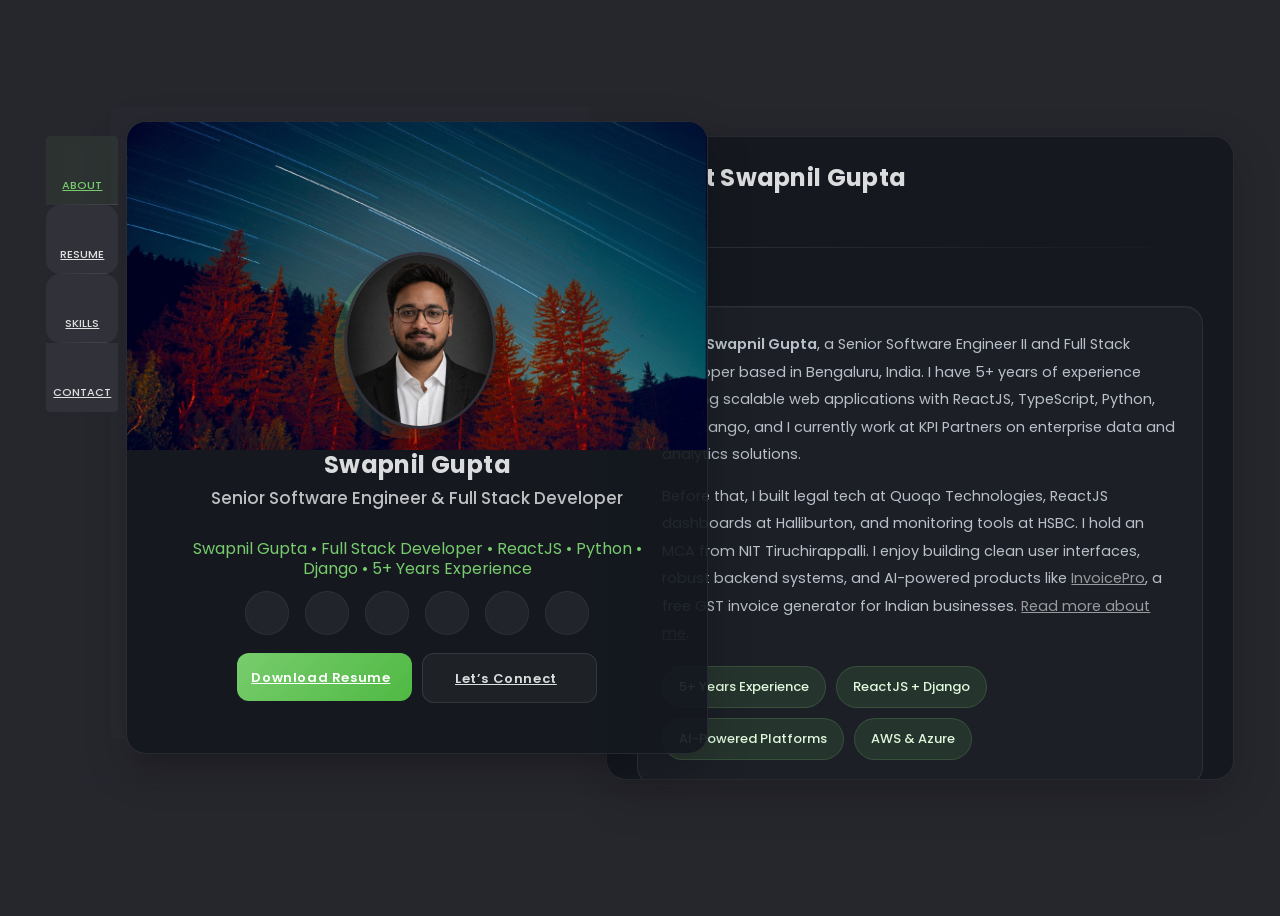
==== commit a04edc0d: "Add About page and redesign contact details Add about.html with a prose bio, AboutPage structured da" ====
--- a/index.html
+++ b/index.html
@@ -343,6 +343,7 @@
 											I enjoy building clean user interfaces, robust backend systems, and AI-powered
 											products like <a href="projects/invoicepro-gst-invoice-generator.html">InvoicePro</a>,
 											a free GST invoice generator for Indian businesses.
+											<a href="about.html" title="About Swapnil Gupta">Read more about me</a>.
 										</p>
 
 										<div class="about-highlights">
@@ -771,27 +772,64 @@
 
 							<div class="row">
 								<div class="col col-d-12 col-t-12 col-m-12 border-line-v">
-									<div class="info-list">
-										<ul>
-											<li><strong>Address . . . . .</strong> <span class="value">Bengaluru,
-													India</span></li>
-											<li><strong>Email . . . . .</strong> <span class="value"><a
-														href="mailto:sgmcanitt@gmail.com">sgmcanitt@gmail.com</a></span>
-											</li>
-											<li><strong>LinkedIn . . . . .</strong> <span class="value"><a
-														href="https://www.linkedin.com/in/swapnilg07/" target="_blank"
-														rel="me noopener noreferrer">Swapnil Gupta on
-														LinkedIn</a></span></li>
-											<li><strong>Phone . . . . .</strong> <span
-													class="value"><a href="tel:+918937876968">+91-8937876968</a></span>
-											</li>
-											<li><strong>WhatsApp . . . . .</strong> <span class="value"><a
-														href="https://wa.me/918937876968" target="_blank"
-														rel="noopener noreferrer">+91-8937876968</a></span></li>
-											<li><strong>Availability . . . . .</strong> <span class="value">Open to
-													opportunities</span></li>
-										</ul>
-									</div>
+									<ul class="contact-grid">
+										<li>
+											<div class="contact-tile">
+												<span class="contact-icon"><i class="fas fa-map-marker-alt"></i></span>
+												<span class="contact-text">
+													<span class="contact-label">Address</span>
+													<span class="contact-value">Bengaluru, India</span>
+												</span>
+											</div>
+										</li>
+										<li>
+											<a class="contact-tile" href="mailto:sgmcanitt@gmail.com">
+												<span class="contact-icon"><i class="fas fa-envelope"></i></span>
+												<span class="contact-text">
+													<span class="contact-label">Email</span>
+													<span class="contact-value">sgmcanitt@gmail.com</span>
+												</span>
+											</a>
+										</li>
+										<li>
+											<a class="contact-tile" href="https://www.linkedin.com/in/swapnilg07/"
+												target="_blank" rel="me noopener noreferrer">
+												<span class="contact-icon"><i class="fab fa-linkedin-in"></i></span>
+												<span class="contact-text">
+													<span class="contact-label">LinkedIn</span>
+													<span class="contact-value">Swapnil Gupta on LinkedIn</span>
+												</span>
+											</a>
+										</li>
+										<li>
+											<a class="contact-tile" href="tel:+918937876968">
+												<span class="contact-icon"><i class="fas fa-phone"></i></span>
+												<span class="contact-text">
+													<span class="contact-label">Phone</span>
+													<span class="contact-value">+91-8937876968</span>
+												</span>
+											</a>
+										</li>
+										<li>
+											<a class="contact-tile" href="https://wa.me/918937876968" target="_blank"
+												rel="noopener noreferrer">
+												<span class="contact-icon"><i class="fab fa-whatsapp"></i></span>
+												<span class="contact-text">
+													<span class="contact-label">WhatsApp</span>
+													<span class="contact-value">+91-8937876968</span>
+												</span>
+											</a>
+										</li>
+										<li>
+											<div class="contact-tile">
+												<span class="contact-icon"><i class="fas fa-briefcase"></i></span>
+												<span class="contact-text">
+													<span class="contact-label">Availability</span>
+													<span class="contact-value">Open to opportunities</span>
+												</span>
+											</div>
+										</li>
+									</ul>
 								</div>
 								<div class="clear"></div>
 							</div>
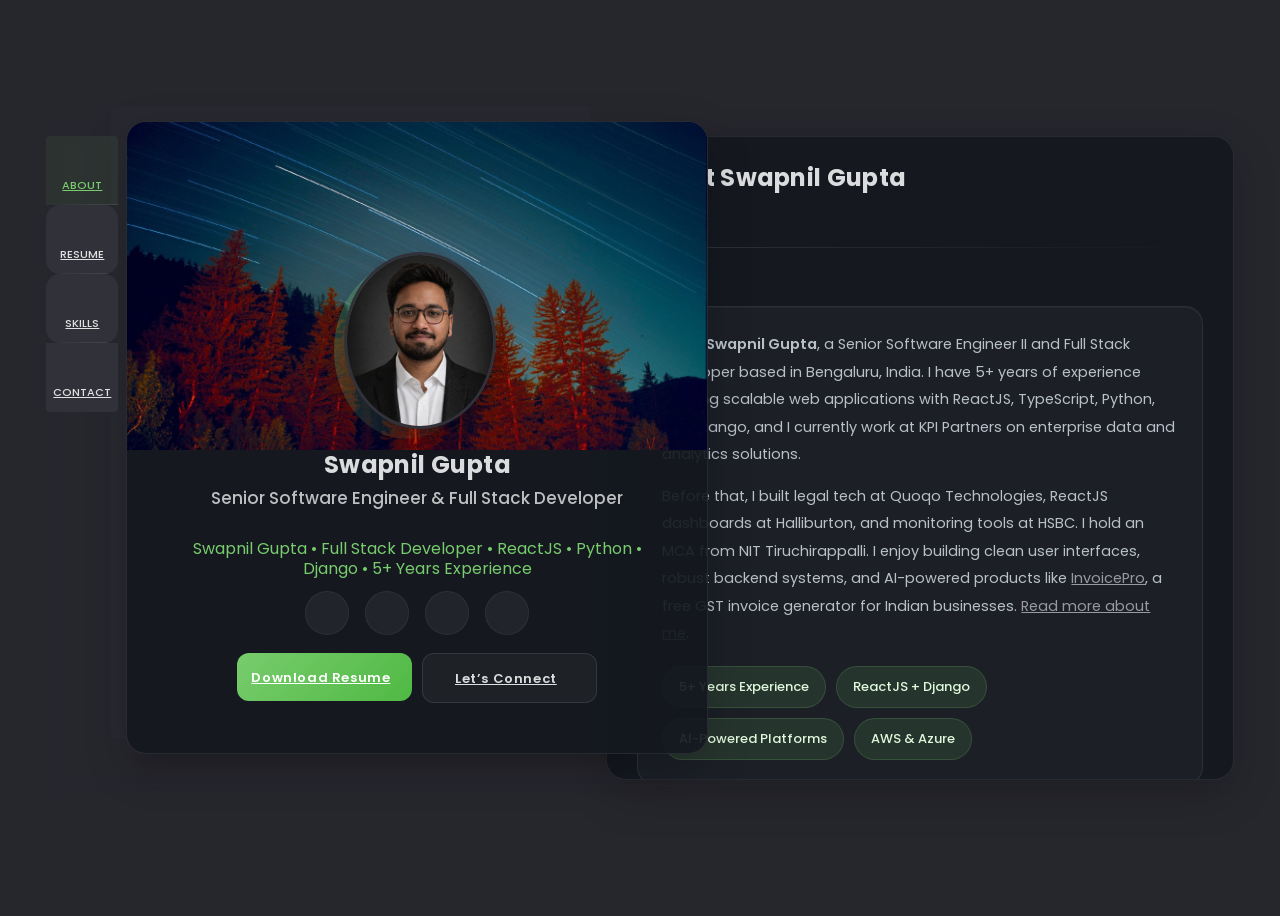
==== commit 57a5c247: "Add X profile and trim homepage social icons Link the X (Twitter) profile from the About page, llms." ====
--- a/index.html
+++ b/index.html
@@ -133,7 +133,8 @@
 						"https://github.com/swapnilg07",
 						"https://www.facebook.com/swapnilg7",
 						"https://www.instagram.com/swapnilg07/",
-						"https://www.youtube.com/@swapnilg07"
+						"https://www.youtube.com/@swapnilg07",
+						"https://x.com/Swapnilg07"
 					],
 					"knowsAbout": [
 						"Full Stack Development",
@@ -180,7 +181,7 @@
 					"url": "https://swapnilg07.github.io/",
 					"name": "Swapnil Gupta (swapnilg07) | Senior Software Engineer | Full Stack Developer",
 					"description": "Official portfolio of Swapnil Gupta, Senior Software Engineer and Full Stack Developer in Bengaluru.",
-					"dateModified": "2026-10-27",
+					"dateModified": "2026-11-17T00:00:00+05:30",
 					"inLanguage": "en",
 					"isPartOf": {
 						"@id": "https://swapnilg07.github.io/#website"
@@ -300,10 +301,6 @@
 								aria-label="Swapnil Gupta GitHub profile" class="social-github"><span class="fab fa-github"></span></a>
 							<a target="_blank" rel="me noopener noreferrer" href="https://www.instagram.com/swapnilg07/"
 								aria-label="Swapnil Gupta Instagram profile" class="social-instagram"><span class="fab fa-instagram"></span></a>
-							<a target="_blank" rel="me noopener noreferrer" href="https://www.youtube.com/@swapnilg07"
-								aria-label="Swapnil Gupta YouTube channel" class="social-youtube"><span class="fab fa-youtube"></span></a>
-							<a target="_blank" rel="me noopener noreferrer" href="https://www.facebook.com/swapnilg7"
-								aria-label="Swapnil Gupta Facebook profile" class="social-facebook"><span class="fab fa-facebook-f"></span></a>
 							<a href="mailto:sgmcanitt@gmail.com"
 								aria-label="Send email to Swapnil Gupta" class="social-email"><span class="fas fa-envelope"></span></a>
 						</div>
